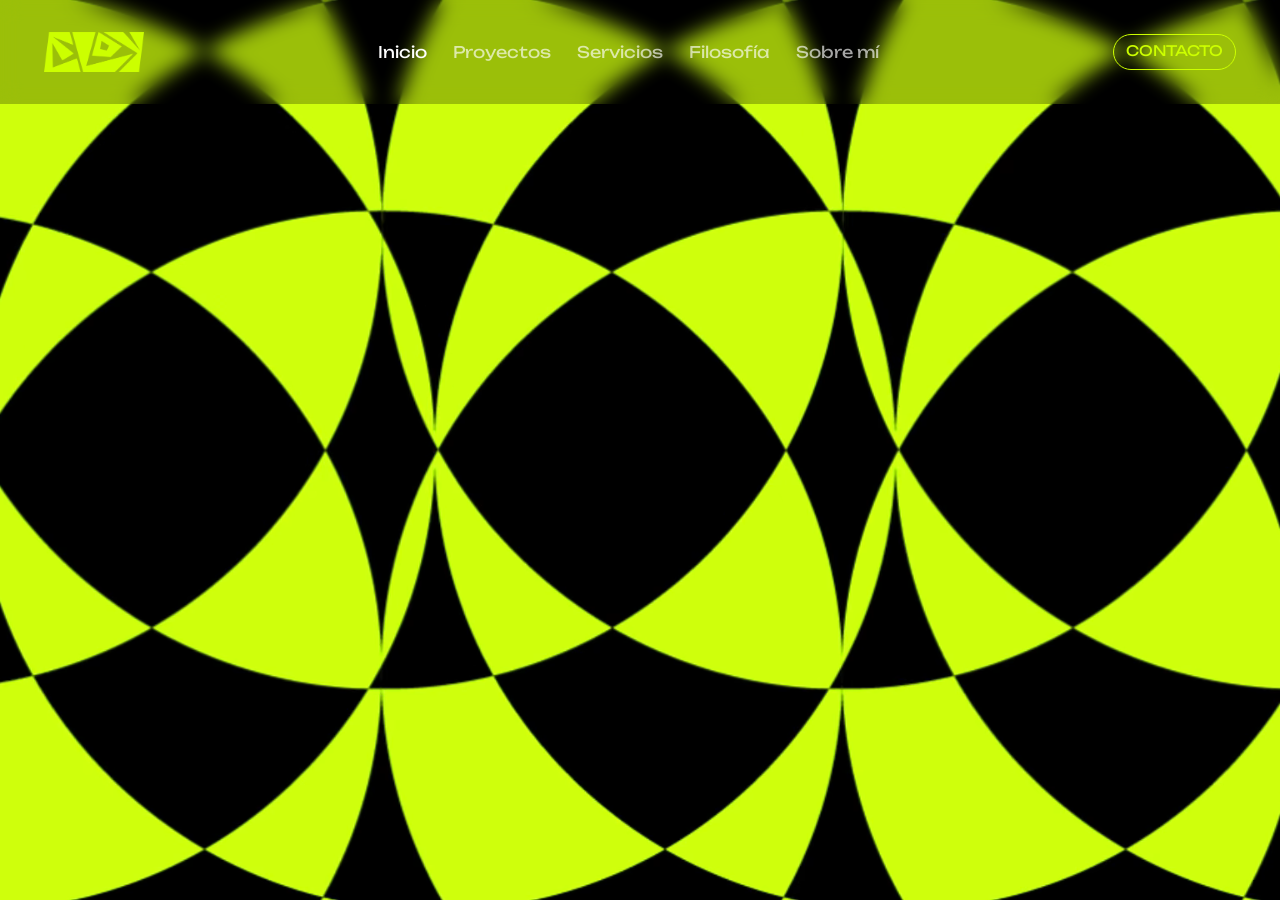
==== index.html @ 6854d16b "final" ====
<!doctype html>
<html lang="es" data-bs-theme="dark">
  <head>
    <meta charset="utf-8">
    <meta name="viewport" content="width=device-width, initial-scale=1">
    <title>Eloy.gimenez</title>
    <link rel="shortcut icon" href="img/favicon.png" type="image/x-icon">
    <meta name="description" content="Portfolio de Diseño Gráfico de Eloy Giménez">
    <meta name="author" content="Eloy Giménez">
    <meta name="keywords" content="">


    <!--Enlaces a bootstrap-->
    <link href="https://cdn.jsdelivr.net/npm/bootstrap@5.3.8/dist/css/bootstrap.min.css" rel="stylesheet" integrity="sha384-sRIl4kxILFvY47J16cr9ZwB07vP4J8+LH7qKQnuqkuIAvNWLzeN8tE5YBujZqJLB" crossorigin="anonymous">
    <link rel="stylesheet" href="https://cdn.jsdelivr.net/npm/bootstrap-icons@1.13.1/font/bootstrap-icons.min.css">

    <!--Enlaces a iconos de bootstrap-->
    <link rel="stylesheet" href="https://cdn.jsdelivr.net/npm/bootstrap-icons@1.13.1/font/bootstrap-icons.min.css">

    <!--Enlace a tipografías-->
    <link rel="preconnect" href="https://fonts.googleapis.com">
    <link rel="preconnect" href="https://fonts.gstatic.com" crossorigin>
    <link href="https://fonts.googleapis.com/css2?family=Unbounded:wght@200..900&display=swap" rel="stylesheet">
    <link href="https://fonts.googleapis.com/css2?family=PT+Serif:ital,wght@0,400;0,700;1,400;1,700&display=swap" rel="stylesheet">
    <link href="https://fonts.googleapis.com/css2?family=Playfair+Display:ital,wght@0,400..900;1,400..900&display=swap" rel="stylesheet">

    <!--Estilos propios-->
    <link rel="stylesheet" href="css/style.css">
  </head>
  
  <body class="home">
     

    <main>
            <header>
                <nav class="navbar navbar-expand-md nav-home">
                    <div class="container-fluid ">
                        <button class="navbar-toggler mx-auto" type="button" data-bs-toggle="collapse" data-bs-target="#navbarNav" aria-controls="navbarNav" aria-expanded="false" aria-label="Toggle navigation">
                            <span class="navbar-toggler-icon"></span>
                            </button>

                        <div class="collapse navbar-collapse text-center" id="navbarNav">
                            <a class="navbar-brand" href="#">
                                <img src="img/logo.png" alt="Logo de eloy giménez" width="100px" height="">
                            </a>
                            <ul class="navbar-nav my-3 mx-auto d-flex justify-content-center align-items-center ">
                                <li class="nav-item"><a class="nav-link active" href="index.html">Inicio</a></li>
                                <li class="nav-item"><a class="nav-link" href="proyectos.html">Proyectos</a></li>
                                <li class="nav-item"><a class="nav-link" href="servicios.html">Servicios</a></li>
                                <li class="nav-item"><a class="nav-link" href="filosofia.html">Filosofía</a></li>
                                <li class="nav-item"><a class="nav-link" href="sobremi.html">Sobre mí</a></li>
                                
                            </ul>
                            <a href="contacto.html"><button class="btn btn-outline-success" type="button">CONTACTO</button></a>
                        </div>
                    </div>
                </nav>
            </header> 
            <video class="hero-gif" autoplay loop muted playsinline>
                <source src="img/video-home.webm" type="video/webm">
            </video>
        
    </main>



    <script src="https://cdn.jsdelivr.net/npm/bootstrap@5.3.8/dist/js/bootstrap.bundle.min.js" integrity="sha384-FKyoEForCGlyvwx9Hj09JcYn3nv7wiPVlz7YYwJrWVcXK/BmnVDxM+D2scQbITxI" crossorigin="anonymous"></script>
  </body>
</html>
---- css/style.css ----
body{
    margin: 0;
    padding: 0;
    color: rgb(255, 255, 255);
    font-family: Unbounded, sans-serif;
    font-size: 16px;
    background-color: black;   
}

* {
    cursor: crosshair;
}

a, button {
    cursor: pointer;
}

h1{
    color: #CCFF00;
    font-size: clamp(2.75rem, 6.5vw, 4rem);
}

h2{
    font-weight: 200;
    font-size: clamp(1.5rem, 2.5vw, 2rem);
    max-width: 1000px;
    margin: 0 auto;
    color: #fff;
}

section{
    display: flex;
    flex-direction: column;
    align-items: center;
    justify-content: center;
    color: #000000;
}

#hero{
    background-color: #CCFF00;
    min-height: 100%;
    text-align: center;

}

/* Modificación estilos del nav*/
.navbar{
    padding: 1rem 2rem; 
}

.navbar img{
    cursor: pointer;
}

.navbar-brand{
    margin-right: 0;
}


/* Cambiar colores del toggler */
.navbar-toggler{
    border-color: #CCFF00;
    border-radius: 10px;
    margin-bottom: 20px;
}

.navbar-toggler:focus{
    box-shadow: 0 0 0 1px #ccff00;
}

.navbar-toggler-icon{
    background-image: url("data:image/svg+xml,%3csvg xmlns='http://www.w3.org/2000/svg' viewBox='0 0 30 30'%3e%3cpath stroke='%23ccff00' stroke-linecap='round' stroke-miterlimit='10' stroke-width='2' d='M4 7h22M4 15h22M4 23h22'/%3e%3c/svg%3e");
}

/* Separar elementos del menú */
header ul{
   gap: 10px; 
}




/* Cambiar propiedades del botón primario (esto se aplica en toda la web no solo en el nav) */
.btn-outline-success{
    color: #ccff00;                 
    border-color: #ccff00;          
    border-radius: 20px; 
    font-size: 0.9rem;   
}

/* Estado hover cuando el usuario pasa el ratón */
.btn-outline-success:hover{
    background-color: #ccff00;      
    color: #000000;                 
    border-color: #ccff00;
}

.actual{
    background-color: #ccff00;      
    color: #000000;                 
    border-color: #ccff00
}

/* Cambiar propiedades del botón primario del footer */
footer .btn-outline-success{
    color: #000000;                 
    border-color: #000000;          
    border-radius: 20px;
    margin-bottom: 10px;          
}

footer .btn-outline-success:hover{
    background-color: #000000;      
    color: #CCFF00;                 
}



/* Estilos del footer */
footer{
    background-color: #CCFF00;
    padding: 1rem;
    color: #000000;
    gap: 10px;
}

.nav-footer{
    gap: 20px;
}

.nav-footer .nav-link:hover {
    color: #535353;
    transition: color 0.3s ease;
}

.footer-logo{
    height: 50px;
    margin: 10px;
}

.footer-texto{
    font-size: 2rem;
    padding: 10px;
    margin-bottom: 0px;
}

/* esto da estilos a los icones de rrss*/
.iconos-rrss a{
    width: 40px;
    height: 40px;
    display: flex;
    align-items: center;
    justify-content: center;
    padding: 5px;
    margin: 10px;
    border: 1px solid black;
    border-radius: 50%;
    transition: all 0.2s ease-in;
    
}

.iconos-rrss a:hover{
   background-color: #000000;
   
}

.iconos-rrss i{
    color: #000000;
    font-size: 1.2rem;
    transition: all 0.2s ease-in;
    padding: 10px;   
    cursor: pointer;
}

.iconos-rrss i:hover{
   color: #CCFF00; 
}

.autor{
   font-size: 12px;
   padding: 20px;
   color: rgb(74, 105, 0);
}



/*PÁGINA DE SERVICIOS
Keywords pequeñas*/
.keywords{
    font-size: 0.7rem;
    color: #fff;
    word-spacing: 5px;
    font-weight: 300;
}

/* Línea verde. Después de 30 minutos he descubierto que bootstrap pone por defecto la opacidad de los hr a 25%, por eso se pone aquí en 1 */
.hr-verde{
    border: 1px solid #ccff00;
    opacity: 1;
}

.texto-servicios{
    font-size: 0.9rem;
    font-weight: 300;
    line-height: 1.2;
}

.img-servicios{
    width: 100%;
    height: 300px;
    object-fit: cover;
    margin-bottom: 1.5rem;
    transition: all 0.3s ease-in-out;
}

.img-servicios:hover{
    transform: scale(1.05);
    transition: all 0.3s ease-in-out;
}



/*PÁGINA DE CONTACTO
Texto izq*/
.texto-contacto{
    font-size: clamp(2.5rem, 4vw, 6rem);
    font-weight: 200;
    text-align: right;
    max-width: 1300px;
    line-height: 1.25;
    margin-bottom: 5rem;
}

.rrss-lista{
    margin-bottom: 0;
}

.rrss-link {
    color: #fff;
    text-decoration: none;
    font-size: clamp(1rem, 2vw, 30px);
    font-weight: 200;
    transition: color 0.3s ease;
}

.rrss-link:hover{
    color: #ccff00;
}

.texto-datos{
    font-size: clamp(1rem, 2vw, 30px);
    text-align: right;
    font-weight: 200;
}




/* Todo esto es para el formulario */
.chat{
    padding: 1rem;
    background-color: #ccff00;
    width: 100%;
    max-width: 450px;
    display: flex;
    flex-direction: column;
    border-radius: 10px;
}

/* Header */
.persona{
    display: flex;
    align-items: center;
    gap: 10px;
    margin-bottom: 8px;
}

.persona img{
    width: 40px;
    height: 40px;
    border-radius: 50%;
}

.chat-nombre{
    font-size: 1rem;
    font-weight: 600;
    color: #000;
}

.mensaje{ 
    background-color: #000000;
    color: #CCFF00;
    padding: 12px 16px;
    border-radius: 25px 25px 25px 0px;
    font-size: 0.95rem;
    font-weight: 200;
    width: fit-content;
    max-width: 100%;
    align-self: flex-start;
    line-height: 1.4;
}

.mensaje input{
    background: transparent;
    border: none;
    color: #fff;
    font-family: "PT Serif", serif;
    font-style: italic;
    font-size: 1.1rem;
    letter-spacing: 1px;
    outline: none;
    width: 120px;
    padding: 2px 0;
}

.mensaje input::placeholder{
    color: rgba(197, 197, 197, 0.575);
    text-decoration: underline;
}

/* Esta clas ees para que parezca que los mensajes son de la derecha  */
.dcha{
    border-radius: 25px 25px 0px 25px;
    justify-content: flex-end;
    padding: 12px 16px;
    font-size: 0.95rem;
    line-height: 1.4;
    display: flex;
    align-items: center;
    gap: 6px;
    flex-wrap: wrap;
    align-self: flex-end;
}


/* Botón enviar */
.btn-enviar{
    background-color: #000000;
    color: #fff;
    border: none;
    padding: 4px 40px;
    font-weight: 300;
    border-radius: 50px;
    margin: 0 auto;
}

.btn-enviar:hover{
    color: #ccff00;
}

/*PÁGINA SOBRE MÍ
Nombre en grande*/



.nombre-sobre-mi{
    font-size: clamp(2rem, 6vw, 6rem);
    font-weight: 200;
    color: #fff;
}

.descripcion-sobre-mi{
    font-size: clamp(1rem, 2vw, 1.5rem);
    font-weight: 200;
    color: #fff;
    margin-bottom: 3rem;
}

.sobre-mi-peq{
    font-size: 0.8rem;
    color: #fff;
    font-weight: 200;
    letter-spacing: 1px;
}

.sobre-mi-estudios{
    font-size: 1.25rem;
    color: #fff;
    font-weight: 500;
    margin-bottom: 0px;
}

.fechas{
    width: 120px;
    flex-shrink: 0;
}

@media (max-width: 991.98px){
    .img-sobre-mi {
        max-height: 400px;
        width: auto;
    }
}

@media (min-width: 1600px){
    .img-sobre-mi {
        height: 100%;
        width: 100%;
        object-fit: cover;
    }
}



/* Esto es para la página de filosofía */
.col-filosofia{
    padding: 0 3rem;
}

.texto-filosofia{
    font-size: clamp(0.9rem, 2vw, 1.25rem);
    font-weight: 200;
    line-height: 1.6;
}

.circulo{
    position: relative;
    width: 450px;
    height: 450px;
    border: 2px solid #ccff00;
    border-radius: 50%;
    display: flex;
    align-items: center;
    justify-content: center;
}

.metodologia{
    font-size: 2.5rem;
    font-weight: 400;
    color:#CCFF00;
}
.metodologia-titulo{
    font-size: 1.75rem;
    font-weight: 400;
    margin-bottom: 0.5rem;
}

.metodologia-texto{
    font-size: clamp(0.75rem, 2vw, 1rem);
    font-weight: 200;
    line-height: 1.6;
}

.logo-cliente img{
    max-height: 50px;
    width: auto;
}

.titulo-empresas{
    font-size: clamp(1.5rem, 3.5vw, 3rem);
    font-weight: 300;
    color: #fff;
}

.logo-cliente-peq img{
    max-height: 60px;
    width: auto;
}
.logo-cliente-grande img{
    max-height: 45px;
    width: auto;
}




/* Estilos página de proyectos */

.img-proyectos{
    max-width: 100%;
    height: auto;
    aspect-ratio: 4 / 3;
    object-fit: cover;
    transition: all 0.3s ease-in-out;
}

.img-proyectos:hover{
    transform: scale(1.05);
    transition: all 0.3s ease-in-out;
}


/* Estilos home */

.home {
    overflow: hidden;
    height: 100vh;
    width: 100vw;
    margin: 0;
}

.nav-home{
    background-color: rgba(0, 0, 0, 0.25) !important; /* Negro semitransparente */
    backdrop-filter: blur(10px); /* Desenfoque del fondo */
}

.hero-gif {
    position: absolute;
    top: 0;
    left: 0;
    width: 100%;
    height: 100%;
    object-fit: cover;
    z-index: -1;
}
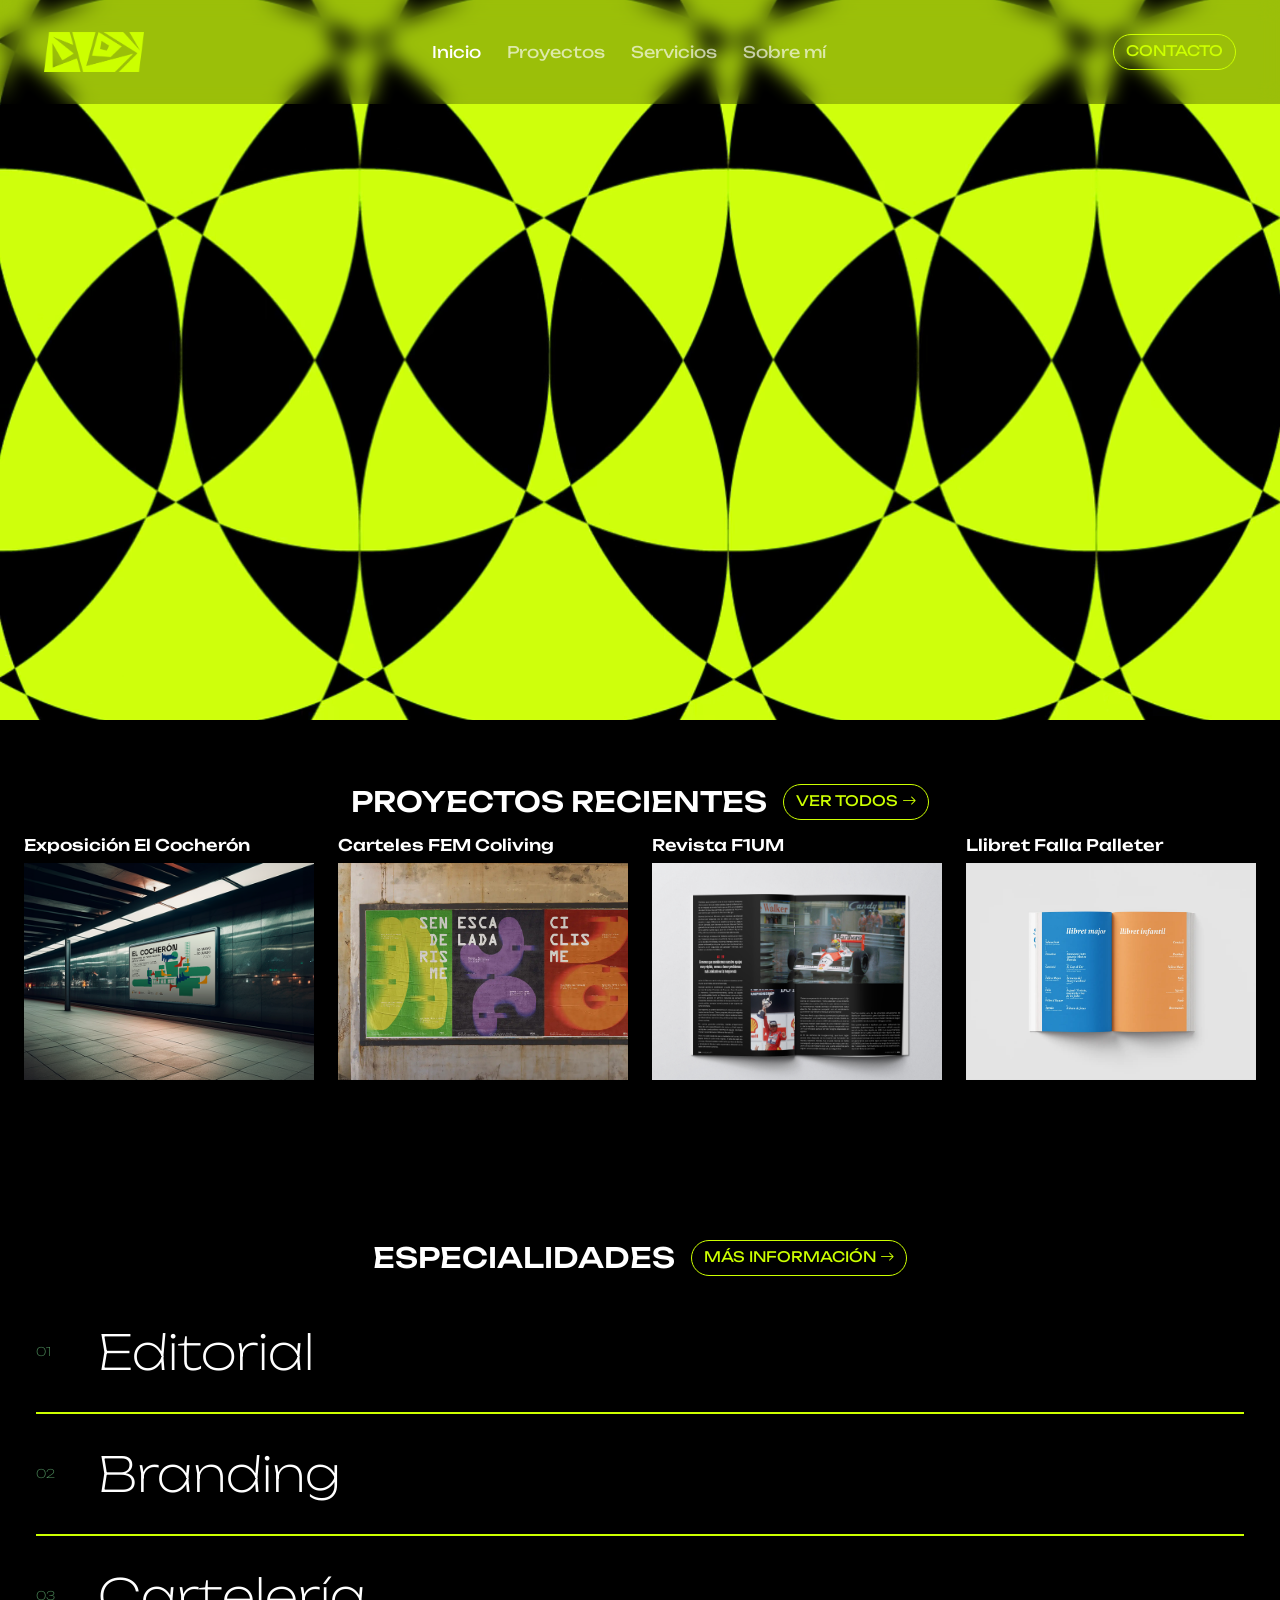
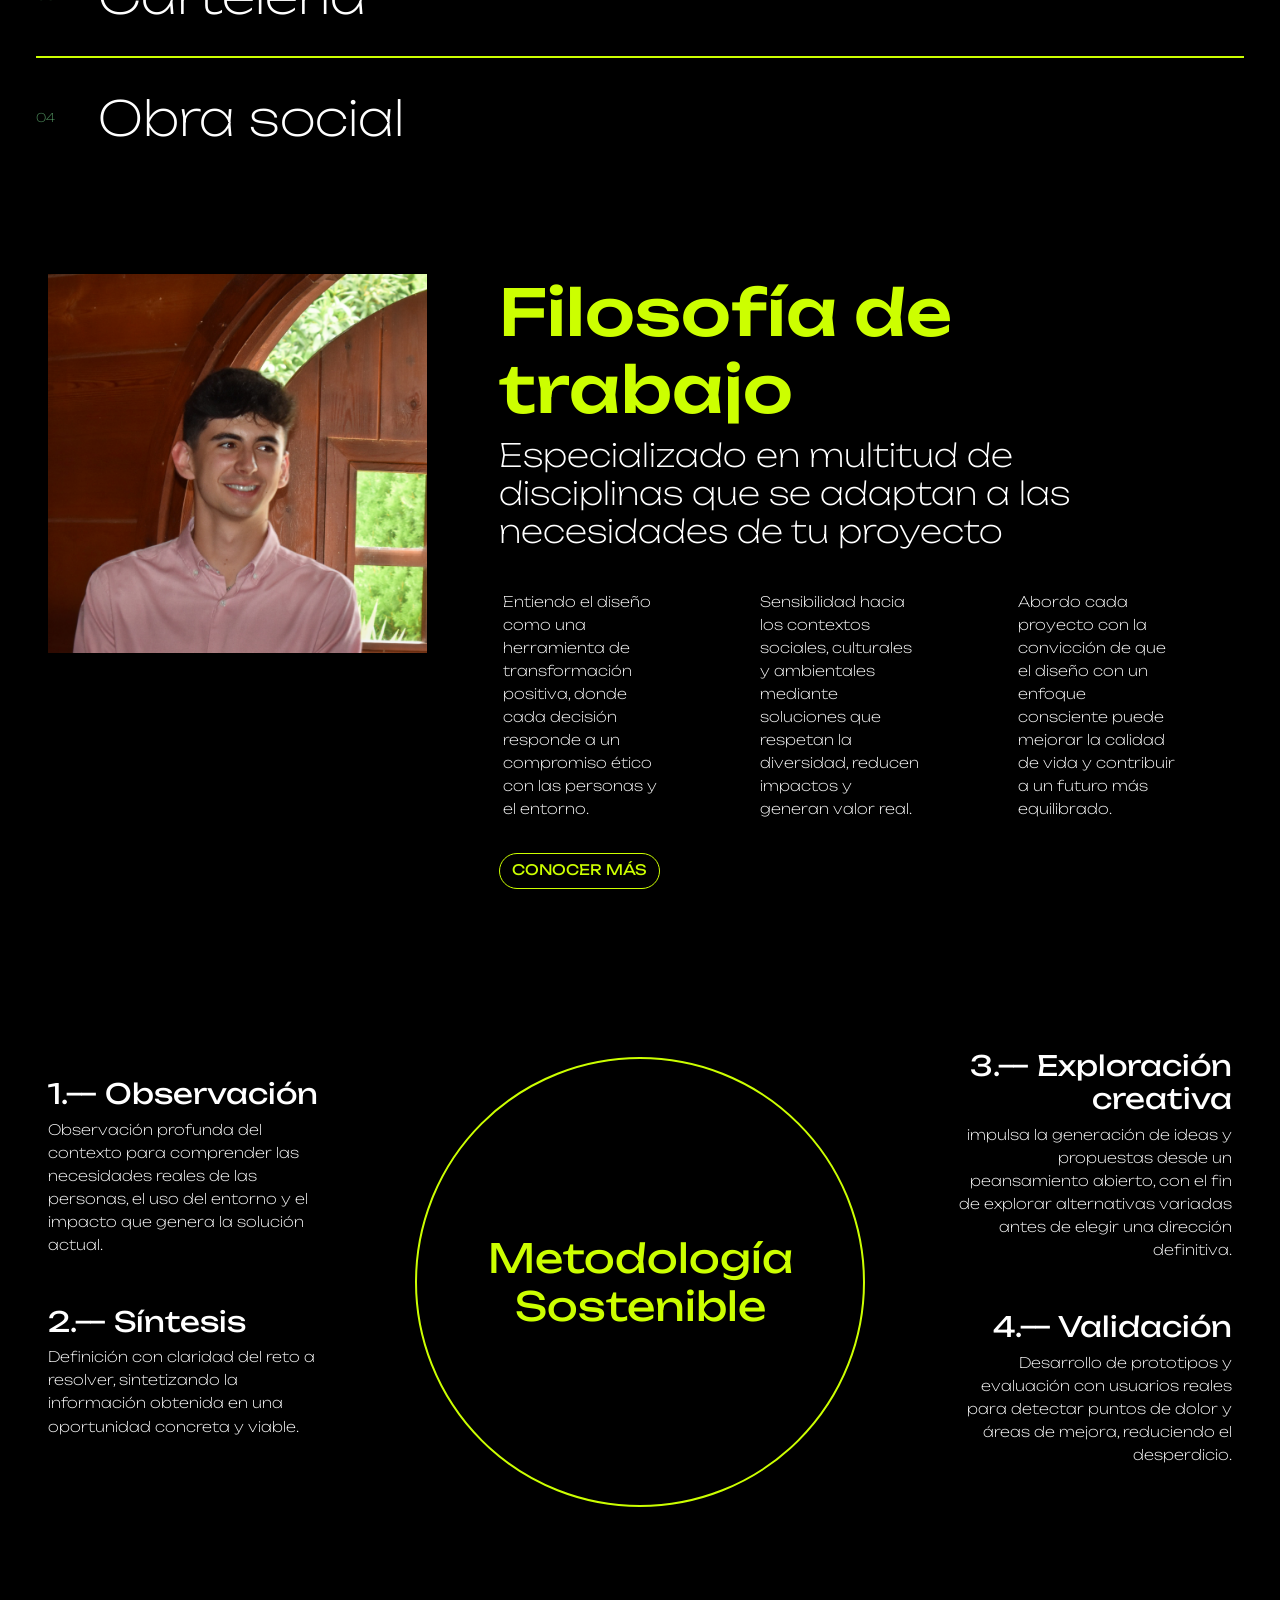
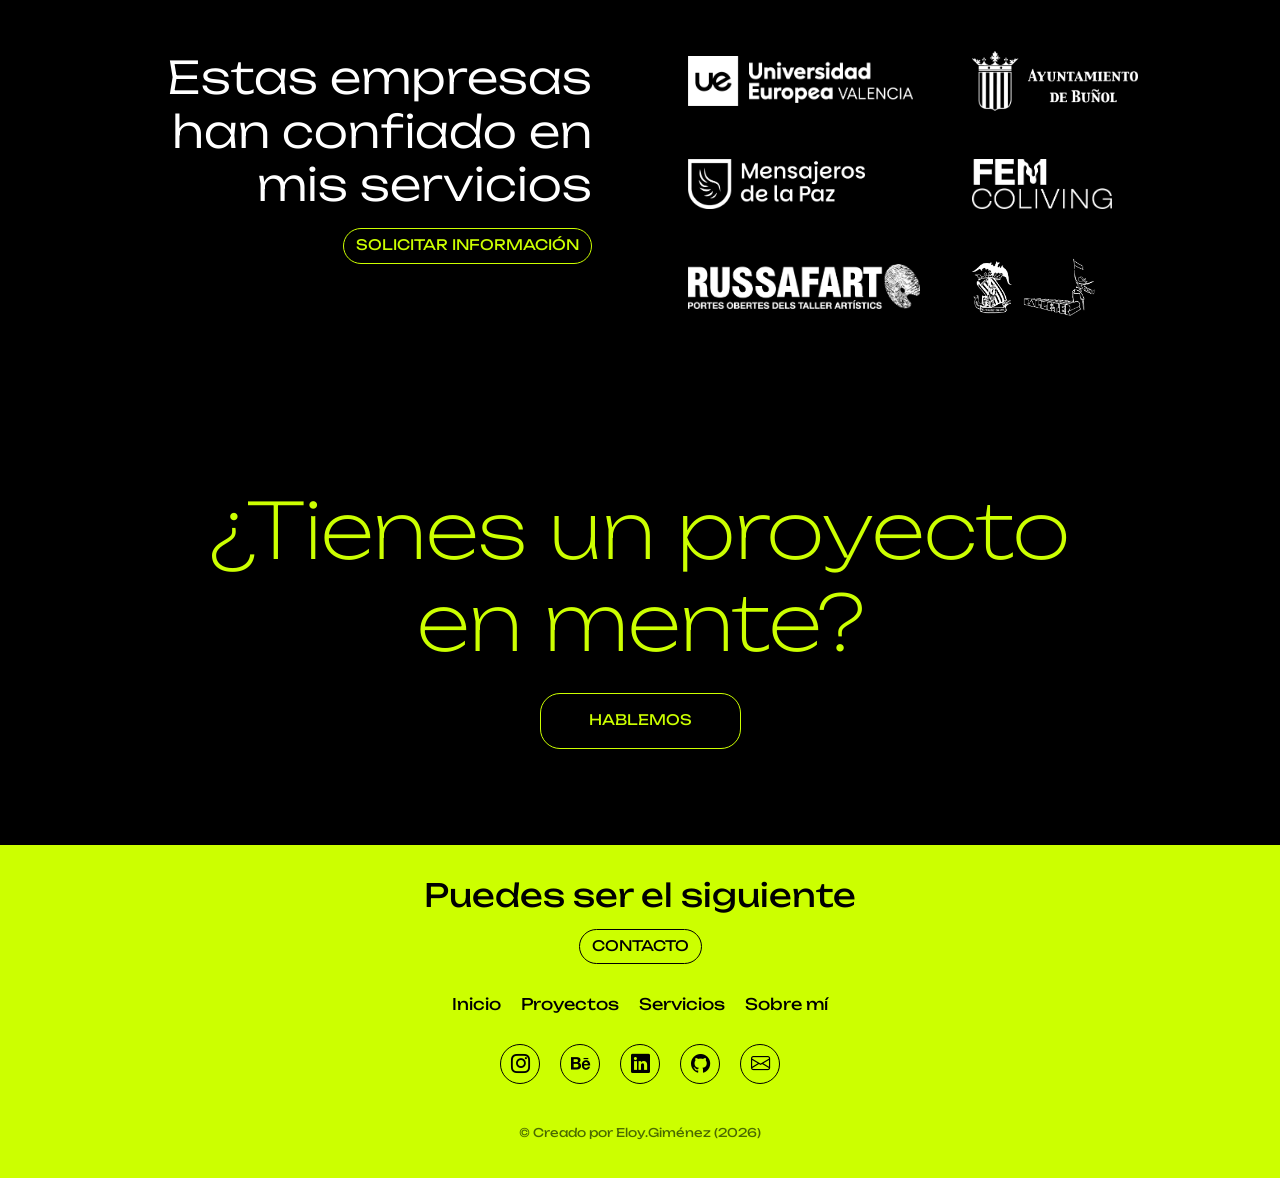
==== commit 334b6901: "nueva-estructura" ====
--- a/index.html
+++ b/index.html
@@ -26,44 +26,242 @@
 
     <!--Estilos propios-->
     <link rel="stylesheet" href="css/style.css">
-  </head>
-  
-  <body class="home">
-     
-
-    <main>
-            <header>
-                <nav class="navbar navbar-expand-md nav-home">
-                    <div class="container-fluid ">
-                        <button class="navbar-toggler mx-auto" type="button" data-bs-toggle="collapse" data-bs-target="#navbarNav" aria-controls="navbarNav" aria-expanded="false" aria-label="Toggle navigation">
-                            <span class="navbar-toggler-icon"></span>
-                            </button>
-
-                        <div class="collapse navbar-collapse text-center" id="navbarNav">
-                            <a class="navbar-brand" href="#">
-                                <img src="img/logo.png" alt="Logo de eloy giménez" width="100px" height="">
-                            </a>
-                            <ul class="navbar-nav my-3 mx-auto d-flex justify-content-center align-items-center ">
-                                <li class="nav-item"><a class="nav-link active" href="index.html">Inicio</a></li>
-                                <li class="nav-item"><a class="nav-link" href="proyectos.html">Proyectos</a></li>
-                                <li class="nav-item"><a class="nav-link" href="servicios.html">Servicios</a></li>
-                                <li class="nav-item"><a class="nav-link" href="filosofia.html">Filosofía</a></li>
-                                <li class="nav-item"><a class="nav-link" href="sobremi.html">Sobre mí</a></li>
-                                
-                            </ul>
-                            <a href="contacto.html"><button class="btn btn-outline-success" type="button">CONTACTO</button></a>
-                        </div>
-                    </div>
-                </nav>
-            </header> 
-            <video class="hero-gif" autoplay loop muted playsinline>
-                <source src="img/video-home.webm" type="video/webm">
-            </video>
-        
-    </main>
-
-
+    </head>
+    
+    <body>
+        <header>
+            <nav class="navbar navbar-expand-md nav-home">
+                <div class="container-fluid ">
+                    <button class="navbar-toggler mx-auto" type="button" data-bs-toggle="collapse" data-bs-target="#navbarNav" aria-controls="navbarNav" aria-expanded="false" aria-label="Toggle navigation">
+                        <span class="navbar-toggler-icon"></span>
+                        </button>
+
+                    <div class="collapse navbar-collapse text-center" id="navbarNav">
+                        <a class="navbar-brand" href="#">
+                            <img src="img/logo.png" alt="Logo de eloy giménez" width="100px" height="">
+                        </a>
+                        <ul class="navbar-nav my-3 mx-auto d-flex justify-content-center align-items-center ">
+                            <li class="nav-item"><a class="nav-link active" href="index.html">Inicio</a></li>
+                            <li class="nav-item"><a class="nav-link" href="proyectos.html">Proyectos</a></li>
+                            <li class="nav-item"><a class="nav-link" href="servicios.html">Servicios</a></li>
+                            <li class="nav-item"><a class="nav-link" href="sobremi.html">Sobre mí</a></li>
+                                    
+                        </ul>
+                        <a href="contacto.html"><button class="btn btn-outline-success" type="button">CONTACTO</button></a>
+                    </div>
+                </div>
+            </nav>
+        </header>
+
+        <main>
+            <section class="section-gif">
+                <video class="hero-gif" autoplay loop muted playsinline>
+                    <source src="img/video-home.webm" type="video/webm">
+                </video>
+            </section>
+
+            <section class="container-fluid py-5 px-4">
+                <div class="d-flex align-items-center justify-content-between flex-wrap gap-3 py-3">
+                    <h3 class="text-white mb-0">PROYECTOS RECIENTES</h3>
+                    <a href="proyectos.html" class="btn btn-outline-success btn-contacto">VER TODOS <i class="bi bi-arrow-right"></i></a>
+                </div>
+                <div class="row">
+                    <div class="col-6 col-md-3 mb-5 text-white">
+                        <h6>Exposición El Cocherón</h6>
+                        <img src="img/cocher.png" alt="Mockup de publicidad de la exposición El Cocherón" class="img-fluid img-proyectos">
+                    </div>
+                    <div class="col-6 col-md-3 mb-5 text-white">
+                        <h6>Carteles FEM Coliving</h6>
+                        <img src="img/FEM.webp" alt="Mockup de carteles de FEM" class="img-fluid img-proyectos">
+                    </div>
+                    <div class="col-6 col-md-3 text-white">
+                        <h6>Revista F1UM</h6>
+                        <img src="img/F1UM PAG1.jpg" alt="Mockup de páginas interiores del libro F1UM" class="img-fluid img-proyectos">
+                    </div>
+                    <div class="col-6 col-md-3 text-white">
+                        <h6>Llibret Falla Palleter</h6>
+                        <img src="img/llibret1.webp" alt="Mockup de páginas interiores del Llibret" class="img-fluid img-proyectos">
+                    </div>
+                </div>
+            </section>
+
+            <section class="container-fluid px-5 py-5">
+                <div class="d-flex align-items-center justify-content-between flex-wrap gap-3 py-3">
+                    <h3 class="text-white mb-0">ESPECIALIDADES</h3>
+                    <a href="servicios.html" class="btn btn-outline-success btn-contacto">MÁS INFORMACIÓN <i class="bi bi-arrow-right"></i></a>
+                </div>
+                <div class="row">
+                        <a href="servicios.html" class="home-servicio-item">
+                            <span class="home-servicio-num">01</span>
+                            <span class="home-servicio-nombre">Editorial</span>
+                            <span class="home-servicio-flecha"><i class="bi bi-arrow-up-right"></i></span>
+                        </a>
+                        <hr class="hr-verde my-0">
+                        <a href="servicios.html" class="home-servicio-item">
+                            <span class="home-servicio-num">02</span>
+                            <span class="home-servicio-nombre">Branding</span>
+                            <span class="home-servicio-flecha"><i class="bi bi-arrow-up-right"></i></span>
+                        </a>
+                        <hr class="hr-verde my-0">
+                        <a href="servicios.html" class="home-servicio-item">
+                            <span class="home-servicio-num">03</span>
+                            <span class="home-servicio-nombre">Cartelería</span>
+                            <span class="home-servicio-flecha"><i class="bi bi-arrow-up-right"></i></span>
+                        </a>
+                        <hr class="hr-verde my-0">
+                        <a href="servicios.html" class="home-servicio-item">
+                            <span class="home-servicio-num">04</span>
+                            <span class="home-servicio-nombre">Obra social</span>
+                            <span class="home-servicio-flecha"><i class="bi bi-arrow-up-right"></i></span>
+                        </a>
+                    
+                </div>
+            </section>
+
+            <!-- SOBRE MÍ -->
+            <section class="container-fluid px-5 py-5">
+                <div class="row">
+                    <div class="col-12 col-lg-4">
+                        <img src="img/fotoeloy.jpg" alt="Foto de Eloy Giménez" class="img-fluid img-sobre-mi">
+                    </div>
+                    <div class="col-12 col-lg-8">
+                        <div class="container-fluid text-center pb-4 px-0 px-lg-5">
+                            <h1 class="text-start">Filosofía de trabajo</h1>
+                            <h2 class="text-start ms-0">Especializado en multitud de disciplinas que se adaptan a las necesidades de tu proyecto</h2>
+                        </div>
+
+                        <div class="row text-white px-3">
+                            <div class="col-12 col-xl-4 py-3 px-0 px-lg-5">
+                                <p class="texto-filosofia">Entiendo el diseño como una herramienta de transformación positiva, donde cada decisión responde a un compromiso ético con las personas y el entorno.</p>
+                            </div>
+                            <div class="col-12 col-xl-4 py-3 px-0 px-lg-5">
+                                <p class="texto-filosofia">Sensibilidad hacia los contextos sociales, culturales y ambientales mediante soluciones que respetan la diversidad, reducen impactos y generan valor real.</p>                                
+                            </div>
+                            <div class="col-12 col-xl-4 py-3 px-0 px-lg-5">
+                                <p class="texto-filosofia">Abordo cada proyecto con la convicción de que el diseño con un enfoque consciente puede mejorar la calidad de vida y contribuir a un futuro más equilibrado.</p>
+                            </div> 
+                    </div>
+                    <div class="container-fluid text-start pb-4 px-0 px-lg-5">
+                        <a href="contacto.html" class="btn btn-outline-success">CONOCER MÁS</a>
+                    </div>
+                    
+                    
+                </div>
+            </section>
+
+           <section class="container-fluid py-5 px-5">
+                <div class="row align-items-center text-white">
+
+                    <h2 class="d-block d-lg-none metodologia mb-3">Metodología Sostenible</h2>
+                   
+                    <div class="col-12 col-lg-3">
+                        <div class="mb-5">
+                            <h4 class="metodologia-titulo">1.— Observación</h4>
+                            <p class="texto-filosofia">Observación profunda del contexto para comprender las necesidades reales de las personas, el uso del entorno y el impacto que genera la solución actual.</p>
+                            
+                        </div>
+                        <div    class="mb-5">
+                            <h4 class="metodologia-titulo">2.— Síntesis</h4>
+                            <p class="texto-filosofia">Definición con claridad del reto a resolver, sintetizando la información obtenida en una oportunidad concreta y viable.</p>
+                            </div>
+                    </div>
+
+                    <div class="col-12 col-lg-6 d-none d-lg-flex justify-content-center align-items-center py-5">
+                        <div class="circulo">
+                            <h2 class="metodologia text-center">Metodología Sostenible</h2>   
+                        </div>
+                    </div>
+
+                    <div class="col-12 col-lg-3 text-lg-end">
+                        <div class="mb-5">
+                            <h4 class="metodologia-titulo">3.— Exploración creativa</h4>
+                            <p class="texto-filosofia">impulsa la generación de ideas y propuestas desde un peansamiento abierto, con el fin de explorar alternativas variadas antes de elegir una dirección definitiva.</p>
+                            </div>
+                        <div class="mb-5">
+                            <h4 class="metodologia-titulo">4.— Validación</h4>
+                            <p class="texto-filosofia">Desarrollo de prototipos y evaluación con usuarios reales para detectar puntos de dolor y áreas de mejora, reduciendo el desperdicio.</p>
+                           </div>
+                    </div>
+
+                </div>
+            </section>
+
+            <!-- Empresas que han confiado en mí -->
+            <section class="container-fluid py-5">
+                <div class="row">
+                    <div class="col-12 col-md-6 text-white text-start text-md-end px-5 mb-5">
+                        <h3 class="titulo-empresas mb-3">Estas empresas han confiado en mis servicios</h3>
+                        <a href="contacto.html" class="btn btn-outline-success">SOLICITAR INFORMACIÓN</a>
+                    </div>
+
+                    <div class="col-12 col-md-6 d-flex flex-row flex-wrap text-white px-5 mb-5">
+                        <div class="row g-4 align-items-center justify-content-center">
+                            <div class="col-6 logo-cliente mb-4">
+                                <img src="img/cliente 1.png" alt="Universidad Europea" class="img-fluid">
+                            </div>
+                            <div class="col-6 logo-cliente-peq mb-4">
+                                <img src="img/cliente 2.png" alt="Ayuntamiento de Buñol" class="img-fluid">
+                            </div>
+                            <div class="col-6 logo-cliente mb-4">
+                                <img src="img/cliente 3.png" alt="Mensajeros de la paz" class="img-fluid">
+                            </div>
+                            <div class="col-6 logo-cliente mb-4">
+                                <img src="img/cliente 4.png" alt="FEM Coliving" class="img-fluid">
+                            </div>
+                            <div class="col-6 logo-cliente-grande mb-4">
+                                <img src="img/cliente 5.png" alt="Russafart" class="img-fluid">
+                            </div>
+                            <div class="col-6 logo-cliente-peq mb-4">
+                                <img src="img/cliente 6.png" alt="Falla Palleter" class="img-fluid">
+                            </div>
+                        </div>
+                    </div>
+                </div>
+            </section>
+
+            <!-- CTA FINAL -->
+            <section class="container-fluid justify-content-center align-items-center px-4 py-5 mb-5">
+                <div class="d-flex flex-column align-items-center justify-content-center gap-4 text-center">
+                    <h2 class="home-contacto-titulo">¿Tienes un proyecto<br>en mente?</h2>
+                    <a href="contacto.html" class="btn btn-outline-success px-5 py-3 home-cta-grande">HABLEMOS</a>
+                </div>
+            </section>
+        </main>
+
+        <footer class="d-flex flex-column align-items-center justify-content-center">
+            <div class="text-center">
+                <p class="footer-texto text-center">Puedes ser el siguiente</p>
+                <a href="contacto.html" class="btn btn-outline-success btn-contacto">CONTACTO</a>
+            </div>
+            <nav>
+                <ul class="navbar-nav mx-auto d-flex flex-row flex-wrap justify-content-center align-items-center nav-footer">
+                    <li class="nav-item"><a class="nav-link active" href="index.html">Inicio</a></li>
+                    <li class="nav-item"><a class="nav-link" href="proyectos.html">Proyectos</a></li>
+                    <li class="nav-item"><a class="nav-link" href="servicios.html">Servicios</a></li>
+                    <li class="nav-item"><a class="nav-link" href="sobremi.html">Sobre mí</a></li>          
+                </ul>
+            </nav>
+                
+            <div class="iconos-rrss d-flex flex-wrap align-items-center justify-content-center">
+                <a href="https://www.instagram.com/eloycreatiu/" target="_blank">
+                <i class="bi bi-instagram"></i> 
+                </a>
+                <a href="https://www.behance.net/eloygimenez" target="_blank">
+                <i class="bi bi-behance"></i> 
+                </a>
+                <a href="https://www.linkedin.com/in/elogimsol/" target="_blank">
+                <i class="bi bi-linkedin"></i> 
+                </a>
+                <a href="https://github.com/eloygiim" target="_blank">
+                <i class="bi bi-github"></i> 
+                </a>
+                <a href="mailto:elogimsol6@gmail.com" target="_blank">
+                <i class="bi bi-envelope"></i> 
+                </a>
+            </div>
+            <div class="autor text-center">© Creado por Eloy.Giménez (2026) </div>
+        </footer>
 
     <script src="https://cdn.jsdelivr.net/npm/bootstrap@5.3.8/dist/js/bootstrap.bundle.min.js" integrity="sha384-FKyoEForCGlyvwx9Hj09JcYn3nv7wiPVlz7YYwJrWVcXK/BmnVDxM+D2scQbITxI" crossorigin="anonymous"></script>
-  </body>
+    </body>
 </html>
--- a/css/style.css
+++ b/css/style.css
@@ -7,14 +7,6 @@
     background-color: black;   
 }
 
-* {
-    cursor: crosshair;
-}
-
-a, button {
-    cursor: pointer;
-}
-
 h1{
     color: #CCFF00;
     font-size: clamp(2.75rem, 6.5vw, 4rem);
@@ -46,10 +38,6 @@
 /* Modificación estilos del nav*/
 .navbar{
     padding: 1rem 2rem; 
-}
-
-.navbar img{
-    cursor: pointer;
 }
 
 .navbar-brand{
@@ -76,8 +64,6 @@
 header ul{
    gap: 10px; 
 }
-
-
 
 
 /* Cambiar propiedades del botón primario (esto se aplica en toda la web no solo en el nav) */
@@ -88,7 +74,7 @@
     font-size: 0.9rem;   
 }
 
-/* Estado hover cuando el usuario pasa el ratón */
+/* Estado hover */
 .btn-outline-success:hover{
     background-color: #ccff00;      
     color: #000000;                 
@@ -131,11 +117,6 @@
 .nav-footer .nav-link:hover {
     color: #535353;
     transition: color 0.3s ease;
-}
-
-.footer-logo{
-    height: 50px;
-    margin: 10px;
 }
 
 .footer-texto{
@@ -254,8 +235,6 @@
 }
 
 
-
-
 /* Todo esto es para el formulario */
 .chat{
     padding: 1rem;
@@ -267,7 +246,7 @@
     border-radius: 10px;
 }
 
-/* Header */
+/* esto de mi nombre arriba*/
 .persona{
     display: flex;
     align-items: center;
@@ -287,6 +266,7 @@
     color: #000;
 }
 
+/* esto para los mensajes */
 .mensaje{ 
     background-color: #000000;
     color: #CCFF00;
@@ -348,11 +328,9 @@
     color: #ccff00;
 }
 
+
 /*PÁGINA SOBRE MÍ
 Nombre en grande*/
-
-
-
 .nombre-sobre-mi{
     font-size: clamp(2rem, 6vw, 6rem);
     font-weight: 200;
@@ -400,15 +378,113 @@
     }
 }
 
-
-
-/* Esto es para la página de filosofía */
-.col-filosofia{
-    padding: 0 3rem;
-}
-
+/* Estilos proyectos */
+/* Estilos de textos de proyectos */
+.titulo-proyecto{
+    font-size: clamp(1.5rem, 4vw, 2rem);
+    font-weight: 5 00;
+    color: #fff;
+    margin-right: 1rem;
+}
+
+.año-proyecto{
+    font-size: clamp(1rem, 2vw, 1.25rem);
+    font-weight: 200;
+    color: #ccff00;
+}
+
+.descripcion-proyecto{
+    font-size: clamp(1rem, 2vw, 1.25rem);
+    font-weight: 200;
+    color: #fff;
+}
+.flecha-proyecto{
+    font-size: 1.5rem;
+    color: #ccff00;
+}
+/* Estilos imágenes proyectos */
+.img-proyectos{
+    max-width: 100%;
+    height: auto;
+    aspect-ratio: 4 / 3;
+    object-fit: cover;
+    transition: all 0.3s ease-in-out;
+}
+
+.img-proyectos:hover{
+    transform: scale(1.05);
+    transition: all 0.3s ease-in-out;
+}
+
+
+/* Estilos home */
+/* Header y gif */
+.nav-home{
+    position:absolute;
+    width: 100%;
+    background-color: rgba(0, 0, 0, 0.25) !important; /* Negro semitransparente */
+    backdrop-filter: blur(10px); /* Desenfoque del fondo */
+}
+
+.section-gif{
+    position: relative;
+    width: 100%;
+    z-index: -1;
+}
+
+.hero-gif {
+    width: 100%;
+}
+
+@media (max-width: 767.98px) {
+    .nav-home {
+        position: relative;
+    }
+}
+
+/* Servicios en la hone */
+
+.home-servicio-item {
+    display: flex;
+    align-items: center;
+    gap: 2rem;
+    padding: 1.5rem 0;
+    text-decoration: none;
+    transition: color 0.3s ease;
+    color: #fff;
+}
+
+.home-servicio-item:hover {
+    color: #ccff00;
+}
+
+.home-servicio-num {
+    font-size: 0.75rem;
+    font-weight: 200;
+    color: rgba(111, 199, 130, 0.685);
+    min-width: 30px;
+}
+
+.home-servicio-nombre {
+    font-size: clamp(1.5rem, 4vw, 3rem);
+    font-weight: 200;
+    flex: 1;
+}
+
+.home-servicio-flecha {
+    font-size: 1.5rem;
+    opacity: 0;
+    transition: opacity 0.3s ease;
+}
+
+.home-servicio-item:hover .home-servicio-flecha{
+    opacity: 1;
+}
+
+
+/* Esto es para los apartados de sobre-mi y filosofia y logos de las empresas */
 .texto-filosofia{
-    font-size: clamp(0.9rem, 2vw, 1.25rem);
+    font-size: clamp(0.9rem, 0.95vw, 1.5rem);
     font-weight: 200;
     line-height: 1.6;
 }
@@ -435,12 +511,6 @@
     margin-bottom: 0.5rem;
 }
 
-.metodologia-texto{
-    font-size: clamp(0.75rem, 2vw, 1rem);
-    font-weight: 200;
-    line-height: 1.6;
-}
-
 .logo-cliente img{
     max-height: 50px;
     width: auto;
@@ -450,6 +520,8 @@
     font-size: clamp(1.5rem, 3.5vw, 3rem);
     font-weight: 300;
     color: #fff;
+    max-width: 500px;
+    margin-left: auto;
 }
 
 .logo-cliente-peq img{
@@ -462,46 +534,13 @@
 }
 
 
-
-
-/* Estilos página de proyectos */
-
-.img-proyectos{
+/* Botón final */
+.home-contacto-titulo {
+    font-size: clamp(2.5rem, 6vw, 5rem);
+    font-weight: 200;
+    color: #ccff00;
+    line-height: 1.2;
     max-width: 100%;
-    height: auto;
-    aspect-ratio: 4 / 3;
-    object-fit: cover;
-    transition: all 0.3s ease-in-out;
-}
-
-.img-proyectos:hover{
-    transform: scale(1.05);
-    transition: all 0.3s ease-in-out;
-}
-
-
-/* Estilos home */
-
-.home {
-    overflow: hidden;
-    height: 100vh;
-    width: 100vw;
-    margin: 0;
-}
-
-.nav-home{
-    background-color: rgba(0, 0, 0, 0.25) !important; /* Negro semitransparente */
-    backdrop-filter: blur(10px); /* Desenfoque del fondo */
-}
-
-.hero-gif {
-    position: absolute;
-    top: 0;
-    left: 0;
-    width: 100%;
-    height: 100%;
-    object-fit: cover;
-    z-index: -1;
-}
-
-
+    margin-left: 0;
+}
+
